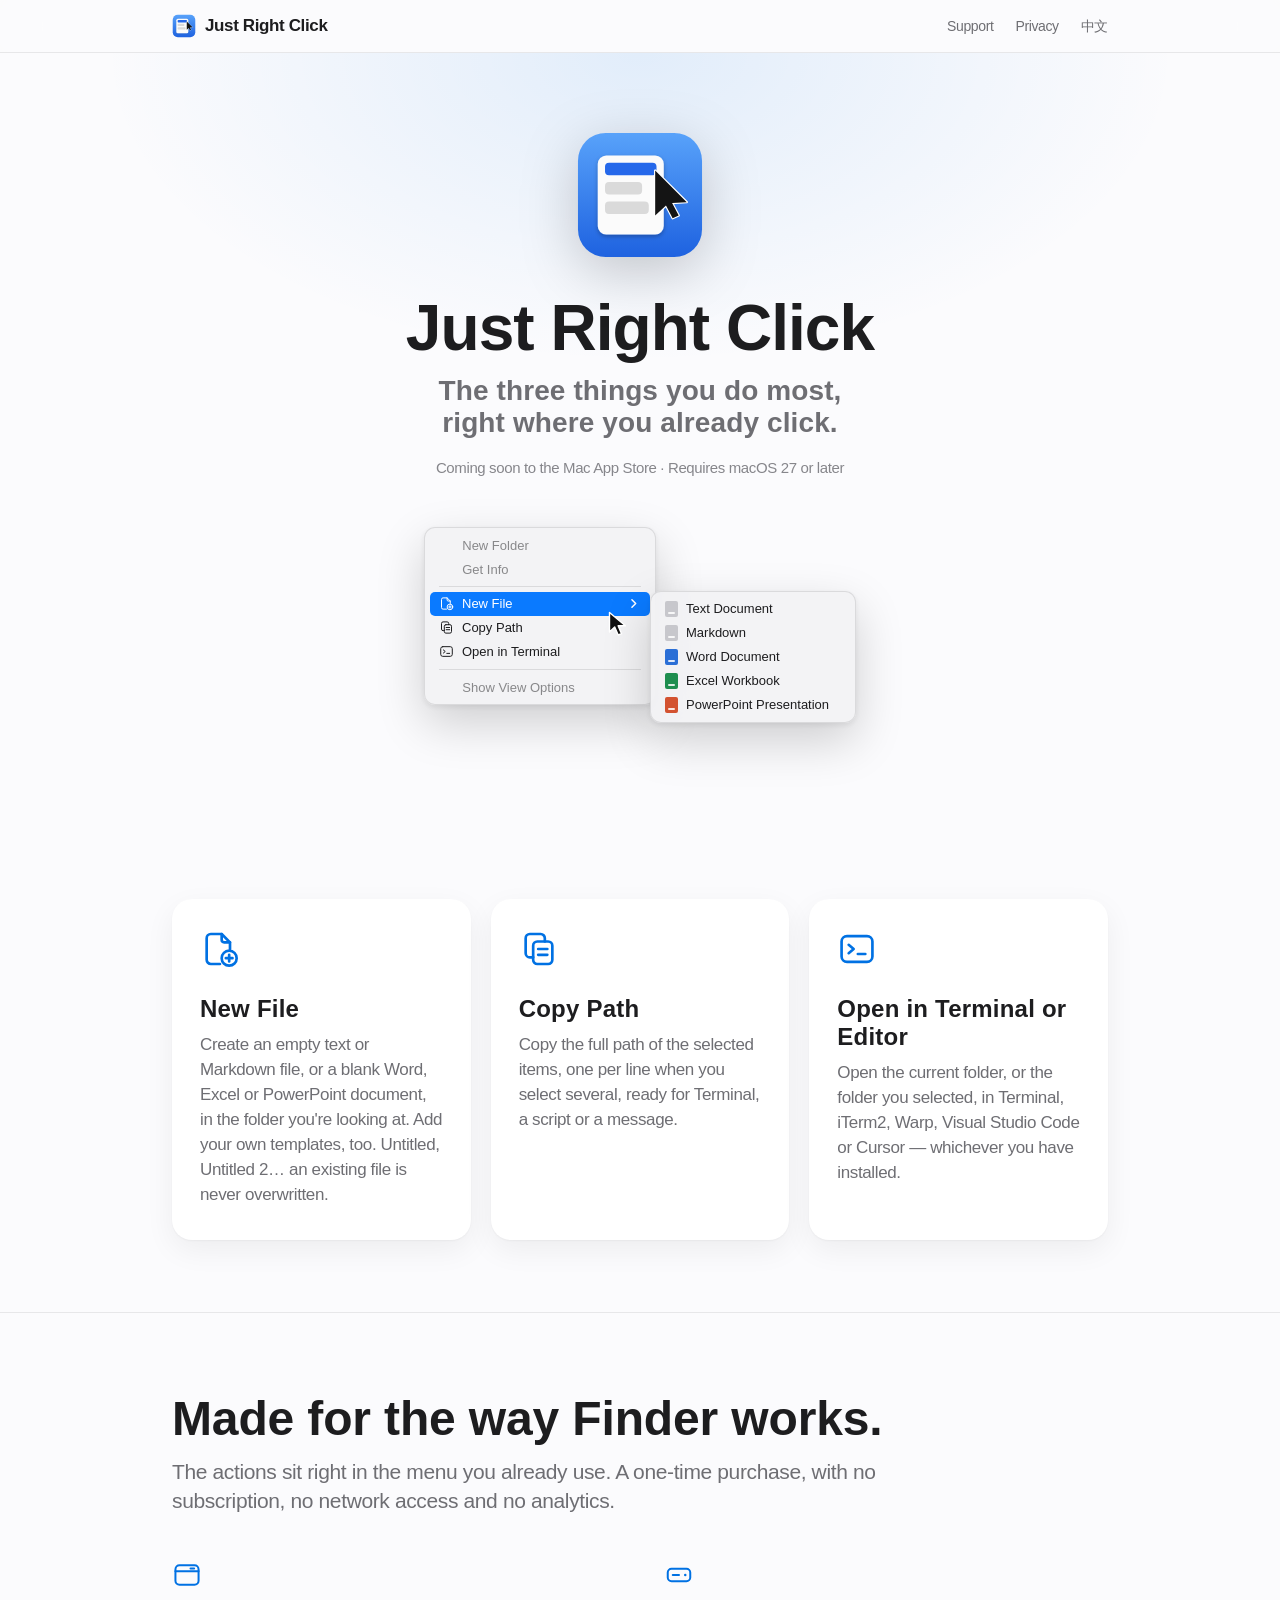
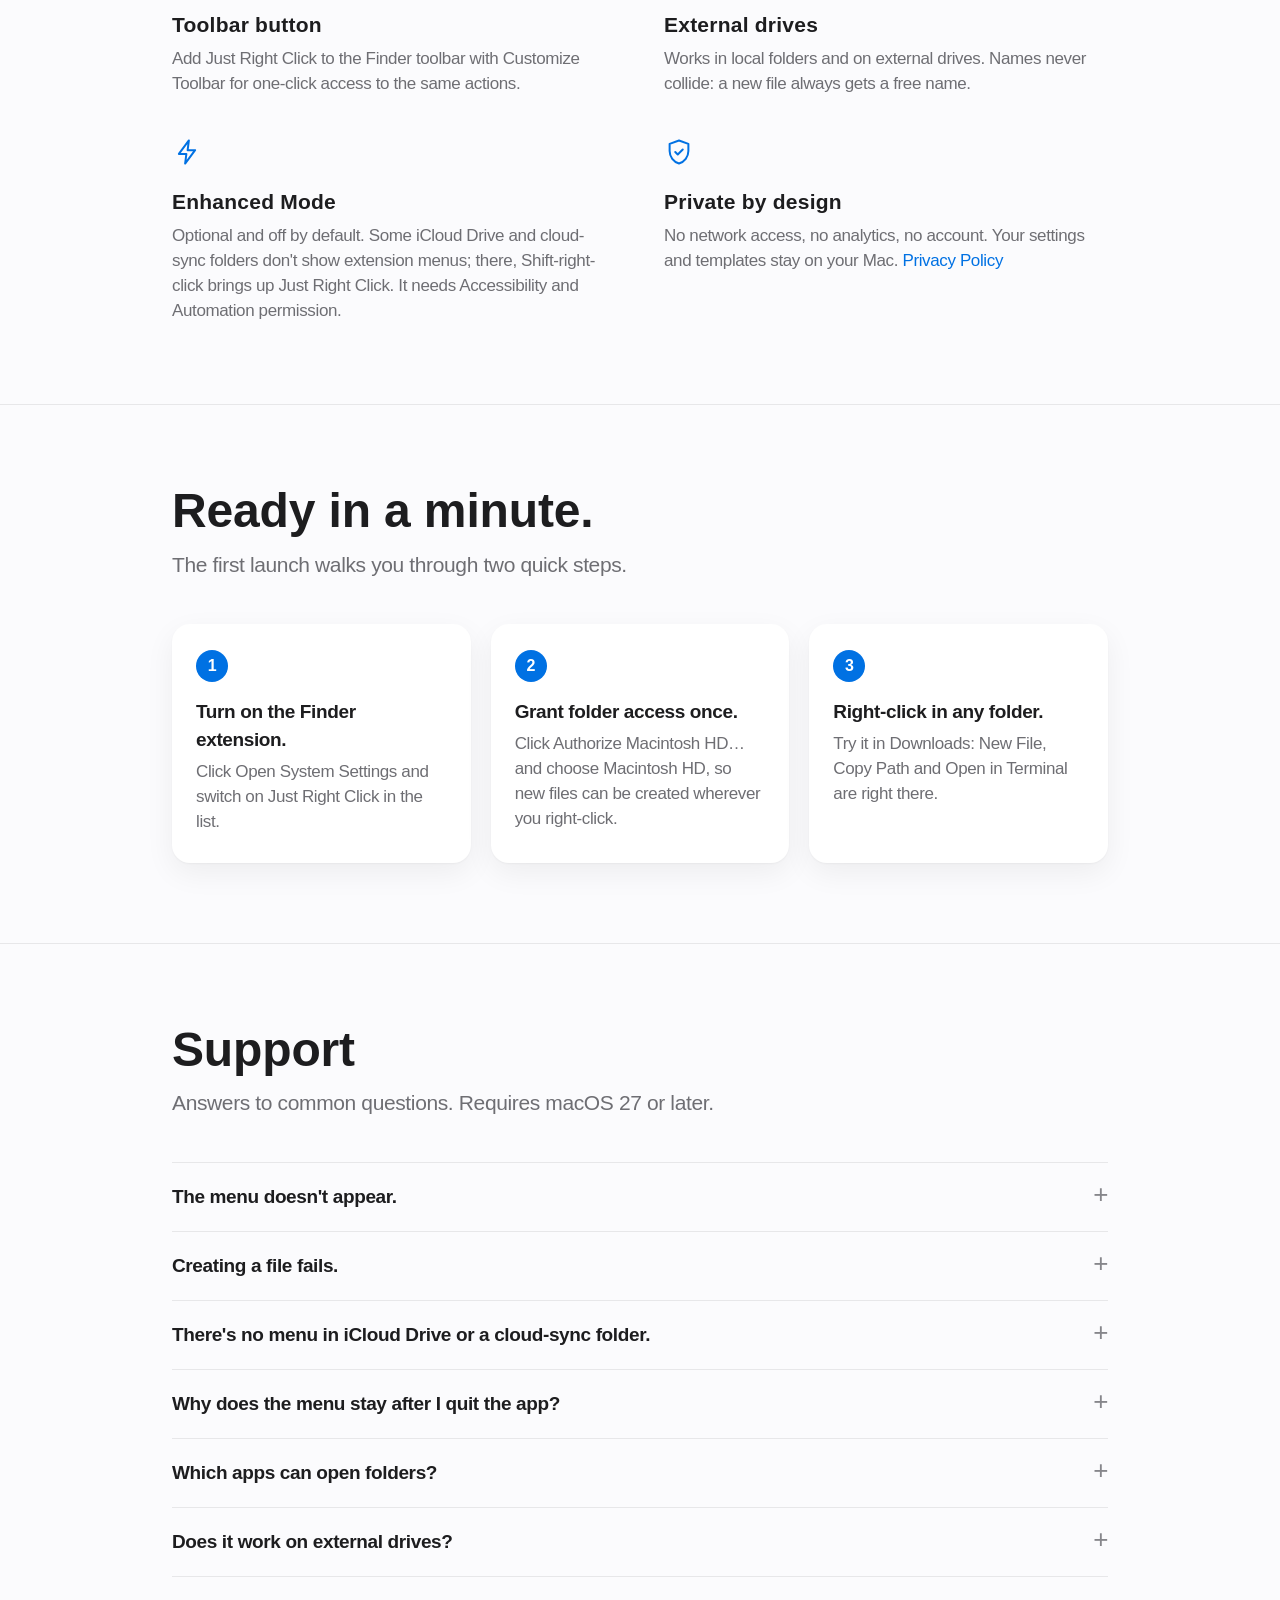
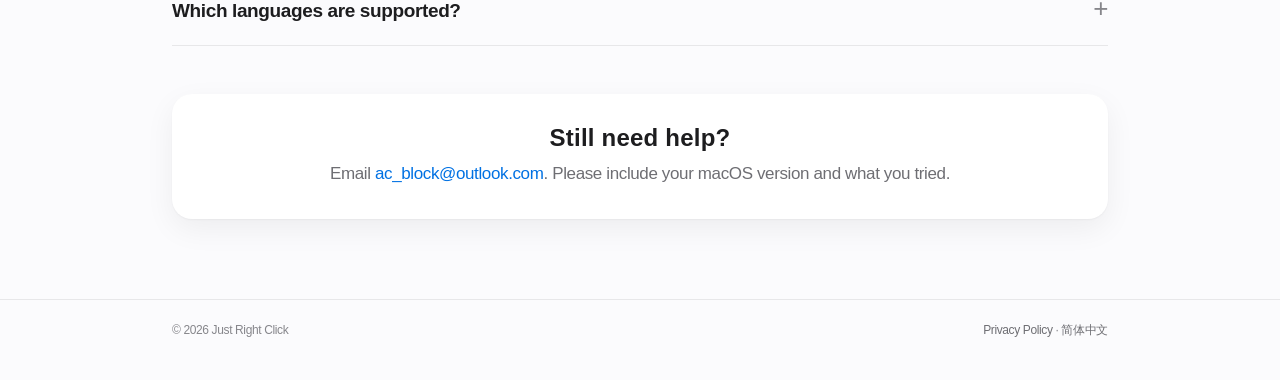
==== index.html @ d0d5bc8d "Add support site and privacy policy" ====
<!doctype html>
<html lang="en">
<head>
<meta charset="utf-8">
<meta name="viewport" content="width=device-width, initial-scale=1">
<meta name="color-scheme" content="light dark">
<title>Just Right Click — New File, Copy Path, Terminal</title>
<meta name="description" content="Create new files, copy paths and open folders in Terminal or your code editor, right from the Finder right-click menu.">
<link rel="icon" href="icon.svg" type="image/svg+xml">
<link rel="alternate" hreflang="zh-Hans" href="zh.html">
<link rel="stylesheet" href="style.css">
</head>
<body>
<svg class="sprite" xmlns="http://www.w3.org/2000/svg">
  <symbol id="i-newfile" viewBox="0 0 24 24" fill="none" stroke="currentColor" stroke-width="1.6" stroke-linecap="round" stroke-linejoin="round"><path d="M12 21H6.5A2.5 2.5 0 0 1 4 18.5v-13A2.5 2.5 0 0 1 6.5 3H13l5 5v4"/><path d="M13 3v3.5A1.5 1.5 0 0 0 14.5 8H18"/><circle cx="17.5" cy="17.5" r="4.5"/><path d="M17.5 15.5v4M15.5 17.5h4"/></symbol>
  <symbol id="i-copy" viewBox="0 0 24 24" fill="none" stroke="currentColor" stroke-width="1.6" stroke-linecap="round" stroke-linejoin="round"><rect x="8.5" y="7.5" width="11.5" height="13.5" rx="2.5"/><path d="M15.5 7.5V5.5A2.5 2.5 0 0 0 13 3H6.5A2.5 2.5 0 0 0 4 5.5v9A2.5 2.5 0 0 0 6.5 17h2"/><path d="M11.5 12h5.5M11.5 15.5h5.5"/></symbol>
  <symbol id="i-terminal" viewBox="0 0 24 24" fill="none" stroke="currentColor" stroke-width="1.6" stroke-linecap="round" stroke-linejoin="round"><rect x="2.75" y="4.25" width="18.5" height="15.5" rx="3.25"/><path d="M7 9.5l3 2.5-3 2.5M12.5 15h4.5"/></symbol>
  <symbol id="i-toolbar" viewBox="0 0 24 24" fill="none" stroke="currentColor" stroke-width="1.6" stroke-linecap="round" stroke-linejoin="round"><rect x="2.75" y="4.25" width="18.5" height="15.5" rx="3.25"/><path d="M2.75 9h18.5"/><rect x="14" y="5.9" width="4.5" height="1.6" rx=".8" fill="currentColor" stroke="none"/></symbol>
  <symbol id="i-drive" viewBox="0 0 24 24" fill="none" stroke="currentColor" stroke-width="1.6" stroke-linecap="round" stroke-linejoin="round"><rect x="3" y="7" width="18" height="10" rx="3"/><path d="M7 12h5"/><circle cx="17" cy="12" r="1" fill="currentColor" stroke="none"/></symbol>
  <symbol id="i-bolt" viewBox="0 0 24 24" fill="none" stroke="currentColor" stroke-width="1.6" stroke-linecap="round" stroke-linejoin="round"><path d="M13.5 2.75 5.5 13.5h6l-1 7.75 8-10.75h-6l1-7.75z"/></symbol>
  <symbol id="i-shield" viewBox="0 0 24 24" fill="none" stroke="currentColor" stroke-width="1.6" stroke-linecap="round" stroke-linejoin="round"><path d="M12 2.75 4.5 5.5v5.75c0 4.7 3.1 8.6 7.5 10 4.4-1.4 7.5-5.3 7.5-10V5.5L12 2.75z"/><path d="M9 12l2 2 4-4"/></symbol>
  <symbol id="i-chev" viewBox="0 0 24 24" fill="none" stroke="currentColor" stroke-width="2.4" stroke-linecap="round" stroke-linejoin="round"><path d="M9.5 6l6 6-6 6"/></symbol>
</svg>

<header class="nav">
  <div class="wrap">
    <a class="brand" href="./"><img src="icon.svg" alt="">Just Right Click</a>
    <nav class="nav-links">
      <a href="#support">Support</a>
      <a href="privacy.html">Privacy</a>
      <a href="zh.html" lang="zh-Hans" hreflang="zh-Hans">中文</a>
    </nav>
  </div>
</header>

<main>
  <section class="hero">
    <img class="icon" src="icon.svg" alt="Just Right Click app icon" width="132" height="132">
    <h1>Just Right Click</h1>
    <p class="tagline">The three things you do most,<br>right where you already click.</p>
    <p class="meta">Coming soon to the Mac App Store · Requires macOS 27 or later</p>

    <div class="demo" aria-hidden="true">
      <div class="menu">
        <div class="mi dim">New Folder</div>
        <div class="mi dim">Get Info</div>
        <div class="sep"></div>
        <div class="mi sel"><svg><use href="#i-newfile"/></svg><span class="sp">New File</span><svg><use href="#i-chev"/></svg></div>
        <div class="mi"><svg><use href="#i-copy"/></svg><span class="sp">Copy Path</span></div>
        <div class="mi"><svg><use href="#i-terminal"/></svg><span class="sp">Open in Terminal</span></div>
        <div class="sep"></div>
        <div class="mi dim">Show View Options</div>
      </div>
      <div class="menu sub">
        <div class="mi"><span class="ft"></span>Text Document</div>
        <div class="mi"><span class="ft"></span>Markdown</div>
        <div class="mi"><span class="ft doc"></span>Word Document</div>
        <div class="mi"><span class="ft sheet"></span>Excel Workbook</div>
        <div class="mi"><span class="ft slide"></span>PowerPoint Presentation</div>
      </div>
      <svg class="cursor" viewBox="0 0 18 26" style="left: calc(50% - 32px); top: 84px"><path d="M1.5 1.5v19.5l5.2-5 3.5 8 3.3-1.4-3.4-7.8h7.3z" fill="#111" stroke="#fff" stroke-width="1.4" stroke-linejoin="round"/></svg>
    </div>
  </section>

  <section class="wrap features">
    <article class="card">
      <svg><use href="#i-newfile"/></svg>
      <h3>New File</h3>
      <p>Create an empty text or Markdown file, or a blank Word, Excel or PowerPoint document, in the folder you're looking at. Add your own templates, too. Untitled, Untitled 2… an existing file is never overwritten.</p>
    </article>
    <article class="card">
      <svg><use href="#i-copy"/></svg>
      <h3>Copy Path</h3>
      <p>Copy the full path of the selected items, one per line when you select several, ready for Terminal, a script or a message.</p>
    </article>
    <article class="card">
      <svg><use href="#i-terminal"/></svg>
      <h3>Open in Terminal or Editor</h3>
      <p>Open the current folder, or the folder you selected, in Terminal, iTerm2, Warp, Visual Studio Code or Cursor — whichever you have installed.</p>
    </article>
  </section>

  <section class="block">
    <div class="wrap">
      <h2>Made for the way Finder works.</h2>
      <p class="lead">The actions sit right in the menu you already use. A one-time purchase, with no subscription, no network access and no analytics.</p>
      <div class="points">
        <div class="point">
          <svg><use href="#i-toolbar"/></svg>
          <h4>Toolbar button</h4>
          <p>Add Just Right Click to the Finder toolbar with Customize Toolbar for one-click access to the same actions.</p>
        </div>
        <div class="point">
          <svg><use href="#i-drive"/></svg>
          <h4>External drives</h4>
          <p>Works in local folders and on external drives. Names never collide: a new file always gets a free name.</p>
        </div>
        <div class="point">
          <svg><use href="#i-bolt"/></svg>
          <h4>Enhanced Mode</h4>
          <p>Optional and off by default. Some iCloud Drive and cloud-sync folders don't show extension menus; there, Shift-right-click brings up Just Right Click. It needs Accessibility and Automation permission.</p>
        </div>
        <div class="point">
          <svg><use href="#i-shield"/></svg>
          <h4>Private by design</h4>
          <p>No network access, no analytics, no account. Your settings and templates stay on your Mac. <a href="privacy.html">Privacy Policy</a></p>
        </div>
      </div>
    </div>
  </section>

  <section class="block">
    <div class="wrap">
      <h2>Ready in a minute.</h2>
      <p class="lead">The first launch walks you through two quick steps.</p>
      <ol class="steps">
        <li><strong>Turn on the Finder extension.</strong>Click Open System Settings and switch on Just Right Click in the list.</li>
        <li><strong>Grant folder access once.</strong>Click Authorize Macintosh HD… and choose Macintosh HD, so new files can be created wherever you right-click.</li>
        <li><strong>Right-click in any folder.</strong>Try it in Downloads: New File, Copy Path and Open in Terminal are right there.</li>
      </ol>
    </div>
  </section>

  <section class="block" id="support">
    <div class="wrap">
      <h2>Support</h2>
      <p class="lead">Answers to common questions. Requires macOS 27 or later.</p>
      <div class="faq">
        <details>
          <summary>The menu doesn't appear.</summary>
          <p>Make sure Just Right Click is enabled in System Settings → General → Login Items &amp; Extensions. The status banner at the top of the app's settings window shows what's missing and offers a button to fix it. Managed (corporate) Macs may block extensions by policy.</p>
        </details>
        <details>
          <summary>Creating a file fails.</summary>
          <p>Click Re-authorize… at the bottom of the settings window and choose a folder that contains the destination — Macintosh HD covers every folder on your Mac. Read-only locations and other access restrictions can still prevent writing.</p>
        </details>
        <details>
          <summary>There's no menu in iCloud Drive or a cloud-sync folder.</summary>
          <p>Some synced locations don't show extension menus. Add Just Right Click to the Finder toolbar (View → Customize Toolbar…), or turn on Enhanced Mode in Settings → Advanced — it needs the menu bar icon, Accessibility and Automation permission — and use Shift-right-click.</p>
        </details>
        <details>
          <summary>Why does the menu stay after I quit the app?</summary>
          <p>The menu comes from a Finder extension that macOS manages. When you choose an action, the system opens Just Right Click for a moment to do the work, then it quits. To turn the menu off completely, choose Disable Completely… in Settings and switch off Just Right Click in the list — or turn off all three actions in Settings to clear the menu.</p>
        </details>
        <details>
          <summary>Which apps can open folders?</summary>
          <p>Terminal, iTerm2, Warp, Visual Studio Code and Cursor — the ones installed on your Mac. Choose which appear in the menu in Settings → Open With → Manage….</p>
        </details>
        <details>
          <summary>Does it work on external drives?</summary>
          <p>Yes. On ExFAT-formatted disks, templates that are packages (bundles) can't be created and the app tells you so; regular files and templates work.</p>
        </details>
        <details>
          <summary>Which languages are supported?</summary>
          <p>English and Simplified Chinese. The Finder menu follows your Mac's system language; other system languages show English.</p>
        </details>
      </div>
      <div class="card contact">
        <h3>Still need help?</h3>
        <p>Email <a href="mailto:ac_block@outlook.com?subject=Just%20Right%20Click">ac_block@outlook.com</a>. Please include your macOS version and what you tried.</p>
      </div>
    </div>
  </section>
</main>

<footer>
  <div class="wrap">
    <span>© 2026 Just Right Click</span>
    <span><a href="privacy.html">Privacy Policy</a> · <a href="zh.html" lang="zh-Hans">简体中文</a></span>
  </div>
</footer>
</body>
</html>
---- style.css ----
/* Just Right Click · support site. System fonts only, no external requests. */
:root {
  --bg: #fbfbfd;
  --surface: #ffffff;
  --text: #1d1d1f;
  --secondary: #6e6e73;
  --tertiary: #86868b;
  --accent: #0071e3;
  --line: rgba(0, 0, 0, 0.08);
  --shadow: 0 1px 2px rgba(0, 0, 0, 0.04), 0 10px 30px rgba(0, 0, 0, 0.06);
  --nav: rgba(251, 251, 253, 0.72);
  --menu: rgba(242, 242, 244, 0.9);
  --menu-line: rgba(0, 0, 0, 0.1);
  --menu-dim: rgba(29, 29, 31, 0.5);
  --sel: #0a7aff;
  --glow: radial-gradient(60% 55% at 50% 0%, rgba(0, 113, 227, 0.1), transparent 70%);
}

@media (prefers-color-scheme: dark) {
  :root {
    --bg: #000000;
    --surface: #161617;
    --text: #f5f5f7;
    --secondary: #a1a1a6;
    --tertiary: #86868b;
    --accent: #2997ff;
    --line: rgba(255, 255, 255, 0.12);
    --shadow: 0 1px 2px rgba(0, 0, 0, 0.5), 0 10px 30px rgba(0, 0, 0, 0.55);
    --nav: rgba(0, 0, 0, 0.72);
    --menu: rgba(44, 44, 46, 0.92);
    --menu-line: rgba(255, 255, 255, 0.12);
    --menu-dim: rgba(245, 245, 247, 0.45);
    --glow: radial-gradient(60% 55% at 50% 0%, rgba(41, 151, 255, 0.16), transparent 70%);
  }
}

* { box-sizing: border-box; }
html { -webkit-text-size-adjust: 100%; scroll-behavior: smooth; }
body {
  margin: 0;
  background: var(--bg);
  color: var(--text);
  font: 17px/1.47 -apple-system, BlinkMacSystemFont, "SF Pro Text", "PingFang SC", "Hiragino Sans GB",
    "Helvetica Neue", Helvetica, Arial, sans-serif;
  letter-spacing: -0.022em;
  -webkit-font-smoothing: antialiased;
}
:lang(zh-Hans) body, body:lang(zh-Hans) { letter-spacing: 0; }
a { color: var(--accent); text-decoration: none; }
a:hover { text-decoration: underline; }
.sprite { display: none; }
.wrap { max-width: 980px; margin: 0 auto; padding: 0 22px; }

/* Navigation */
.nav {
  position: sticky; top: 0; z-index: 10;
  background: var(--nav);
  -webkit-backdrop-filter: saturate(180%) blur(20px);
  backdrop-filter: saturate(180%) blur(20px);
  border-bottom: 1px solid var(--line);
}
.nav .wrap { display: flex; align-items: center; justify-content: space-between; height: 52px; }
.brand { display: flex; align-items: center; gap: 9px; color: var(--text); font-weight: 600; font-size: 17px; }
.brand:hover { text-decoration: none; }
.brand img { width: 24px; height: 24px; }
.nav-links { display: flex; gap: 22px; font-size: 14px; }
.nav-links a { color: var(--secondary); }
.nav-links a:hover { color: var(--text); text-decoration: none; }

/* Hero */
.hero { text-align: center; padding: 76px 22px 24px; background: var(--glow); }
.hero .icon { width: 132px; height: 132px; filter: drop-shadow(0 14px 28px rgba(0, 0, 0, 0.2)); }
.hero h1 { font-size: 64px; line-height: 1.06; letter-spacing: -0.015em; font-weight: 700; margin: 26px 0 12px; }
.hero .tagline { font-size: 28px; line-height: 1.14; color: var(--secondary); font-weight: 600; margin: 0 auto 18px; max-width: 700px; letter-spacing: 0.004em; }
.hero .meta { font-size: 15px; color: var(--tertiary); margin: 0; }

/* Menu illustration */
.demo { position: relative; display: flex; justify-content: center; align-items: flex-start; gap: 0; margin: 48px auto 8px; height: 300px; }
.menu {
  width: 232px; padding: 5px; border-radius: 11px; text-align: left;
  background: var(--menu);
  -webkit-backdrop-filter: blur(30px); backdrop-filter: blur(30px);
  border: 1px solid var(--menu-line);
  box-shadow: 0 18px 48px rgba(0, 0, 0, 0.18), 0 2px 6px rgba(0, 0, 0, 0.08);
  font-size: 13px; line-height: 1; letter-spacing: 0;
}
.menu .mi { display: flex; align-items: center; gap: 8px; height: 24px; padding: 0 9px; border-radius: 5px; color: var(--text); white-space: nowrap; }
.menu .mi svg { width: 15px; height: 15px; flex: none; }
.menu .mi .sp { flex: 1; }
.menu .mi.dim { color: var(--menu-dim); padding-left: 32px; }
.menu .mi.sel { background: var(--sel); color: #fff; }
.menu .sep { height: 1px; margin: 5px 9px; background: var(--menu-line); }
.menu.sub { width: 206px; margin-top: 64px; margin-left: -6px; }
.ft { width: 13px; height: 16px; border-radius: 2px; flex: none; position: relative; background: #c7c7cc; }
.ft::after { content: ""; position: absolute; left: 3px; right: 3px; bottom: 3px; height: 2px; border-radius: 1px; background: rgba(255, 255, 255, 0.85); }
.ft.doc { background: #2b6fd6; } .ft.sheet { background: #1e8e4f; } .ft.slide { background: #d35230; }
.cursor { position: absolute; width: 18px; height: 26px; }

/* Feature cards */
.features { display: grid; grid-template-columns: repeat(3, 1fr); gap: 20px; padding: 40px 22px 72px; }
.card { background: var(--surface); border-radius: 20px; padding: 30px 28px 32px; box-shadow: var(--shadow); }
.card > svg { width: 40px; height: 40px; color: var(--accent); }
.card h3 { font-size: 24px; line-height: 1.17; margin: 18px 0 10px; letter-spacing: 0.009em; }
.card p { color: var(--secondary); margin: 0; font-size: 17px; }

/* Blocks */
.block { padding: 80px 0; border-top: 1px solid var(--line); }
.block h2 { font-size: 48px; line-height: 1.08; margin: 0 0 14px; font-weight: 700; letter-spacing: -0.003em; }
.lead { font-size: 21px; line-height: 1.38; color: var(--secondary); margin: 0 0 44px; max-width: 760px; }
.points { display: grid; grid-template-columns: repeat(2, 1fr); gap: 40px 48px; }
.point svg { width: 30px; height: 30px; color: var(--accent); }
.point h4 { font-size: 21px; margin: 12px 0 6px; letter-spacing: 0.011em; }
.point p { margin: 0; color: var(--secondary); }

.steps { list-style: none; counter-reset: step; padding: 0; margin: 0; display: grid; grid-template-columns: repeat(3, 1fr); gap: 20px; }
.steps li { counter-increment: step; background: var(--surface); border-radius: 18px; padding: 26px 24px 28px; box-shadow: var(--shadow); color: var(--secondary); }
.steps li::before {
  content: counter(step); display: grid; place-items: center;
  width: 32px; height: 32px; border-radius: 50%; margin-bottom: 16px;
  background: var(--accent); color: #fff; font-weight: 600; font-size: 16px;
}
.steps strong { display: block; color: var(--text); font-size: 19px; margin-bottom: 6px; }

/* FAQ */
.faq { margin: 8px 0 48px; border-top: 1px solid var(--line); }
.faq details { border-bottom: 1px solid var(--line); padding: 20px 0; }
.faq summary { list-style: none; cursor: pointer; display: flex; justify-content: space-between; gap: 16px; font-size: 19px; font-weight: 600; }
.faq summary::-webkit-details-marker { display: none; }
.faq summary::after { content: "+"; color: var(--tertiary); font-weight: 300; font-size: 26px; line-height: 0.9; }
.faq details[open] summary::after { content: "−"; }
.faq details p { margin: 12px 0 0; color: var(--secondary); max-width: 800px; }
.contact { text-align: center; }
.contact h3 { margin-top: 0; }

/* Legal pages */
.legal { max-width: 760px; margin: 0 auto; padding: 64px 22px 96px; }
.legal h1 { font-size: 48px; line-height: 1.08; margin: 0 0 8px; }
.legal .date { color: var(--tertiary); margin: 0 0 36px; }
.legal .summary { font-size: 21px; line-height: 1.38; background: var(--surface); border-radius: 18px; padding: 24px 26px; box-shadow: var(--shadow); margin: 0 0 12px; }
.legal h2 { font-size: 26px; margin: 44px 0 10px; }
.legal p, .legal li { color: var(--text); }
.legal li { margin: 6px 0; }
.legal .muted { color: var(--secondary); }

/* Footer */
footer { border-top: 1px solid var(--line); padding: 22px 0 40px; font-size: 12px; color: var(--tertiary); }
footer .wrap { display: flex; justify-content: space-between; flex-wrap: wrap; gap: 10px; }
footer a { color: var(--secondary); }

@media (max-width: 834px) {
  .features, .steps { grid-template-columns: 1fr; }
  .points { grid-template-columns: 1fr; }
}
@media (max-width: 734px) {
  .hero { padding-top: 56px; }
  .hero h1 { font-size: 44px; }
  .hero .tagline { font-size: 21px; }
  .block { padding: 60px 0; }
  .block h2, .legal h1 { font-size: 36px; }
  .demo { transform: scale(0.82); transform-origin: top center; height: 250px; margin-top: 32px; }
}
@media (max-width: 480px) {
  .menu.sub { display: none; }
  .demo { height: 196px; }
  .nav-links { gap: 16px; }
}
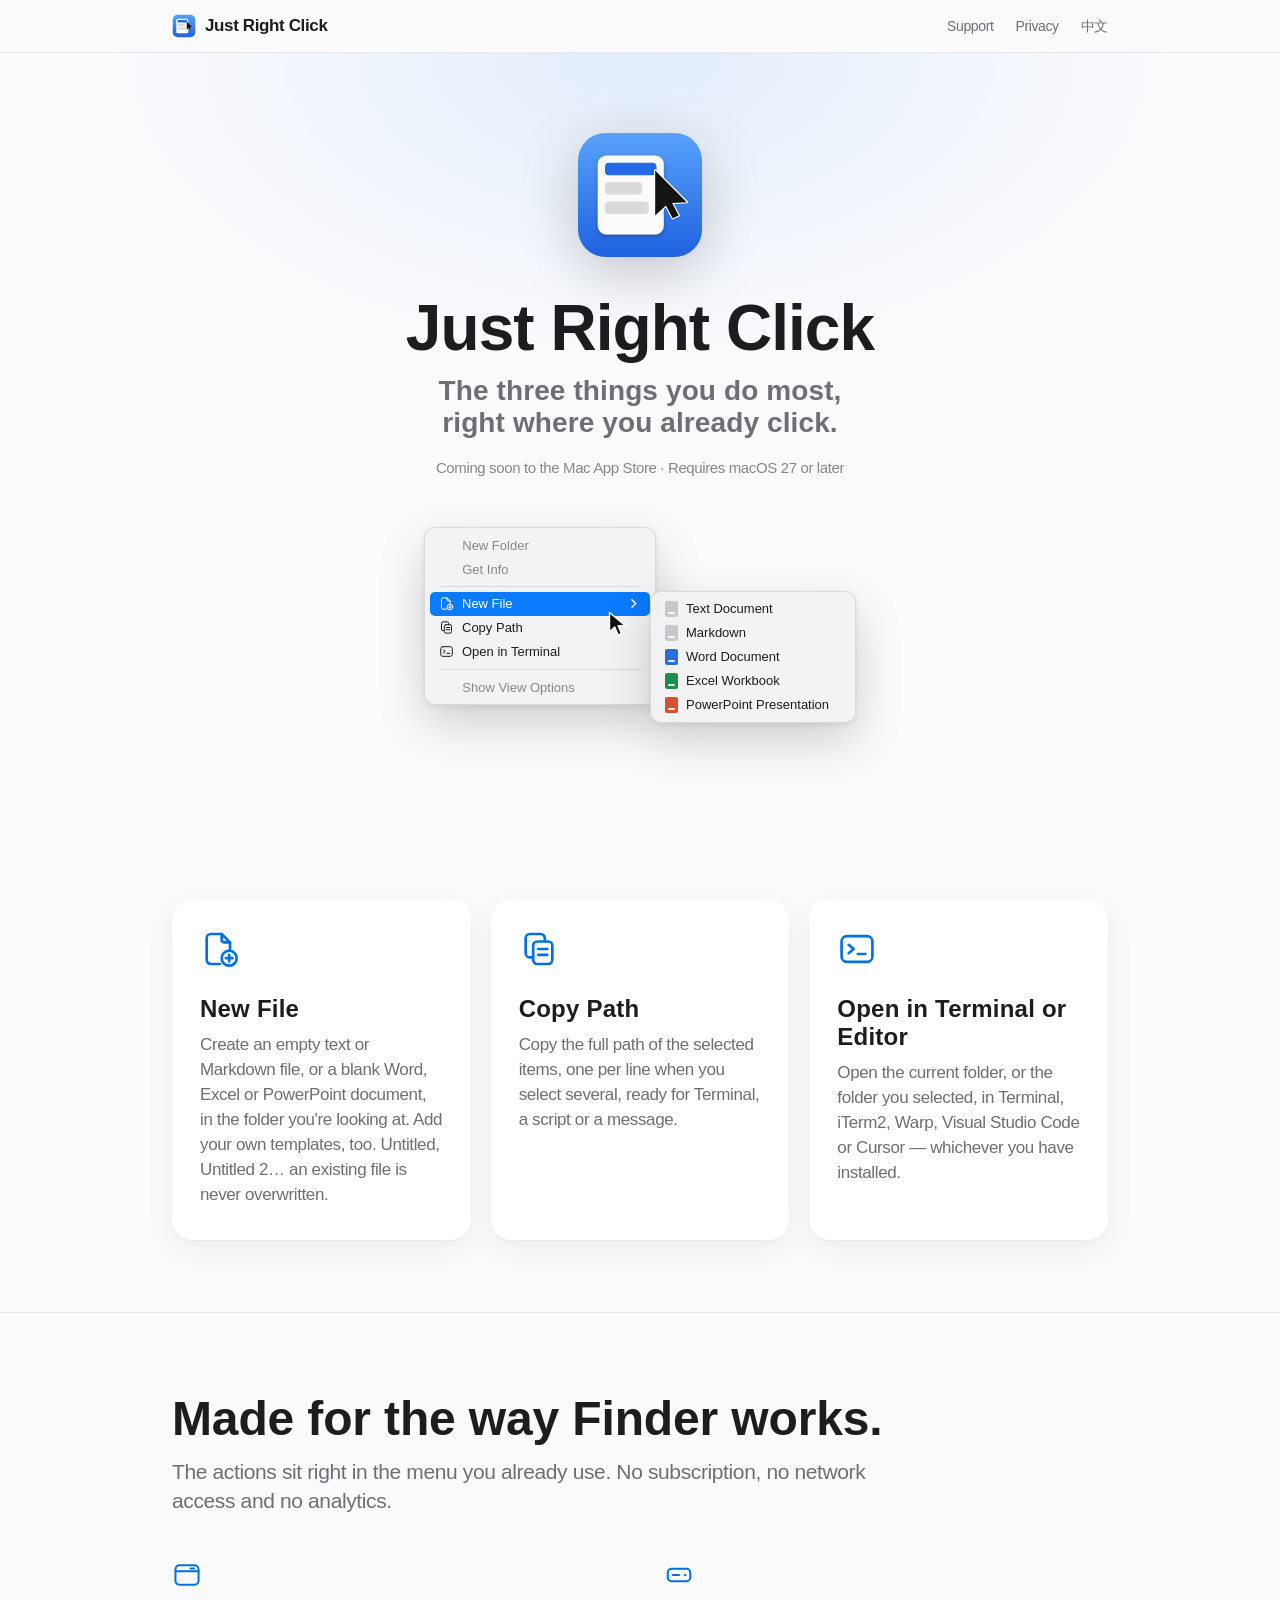
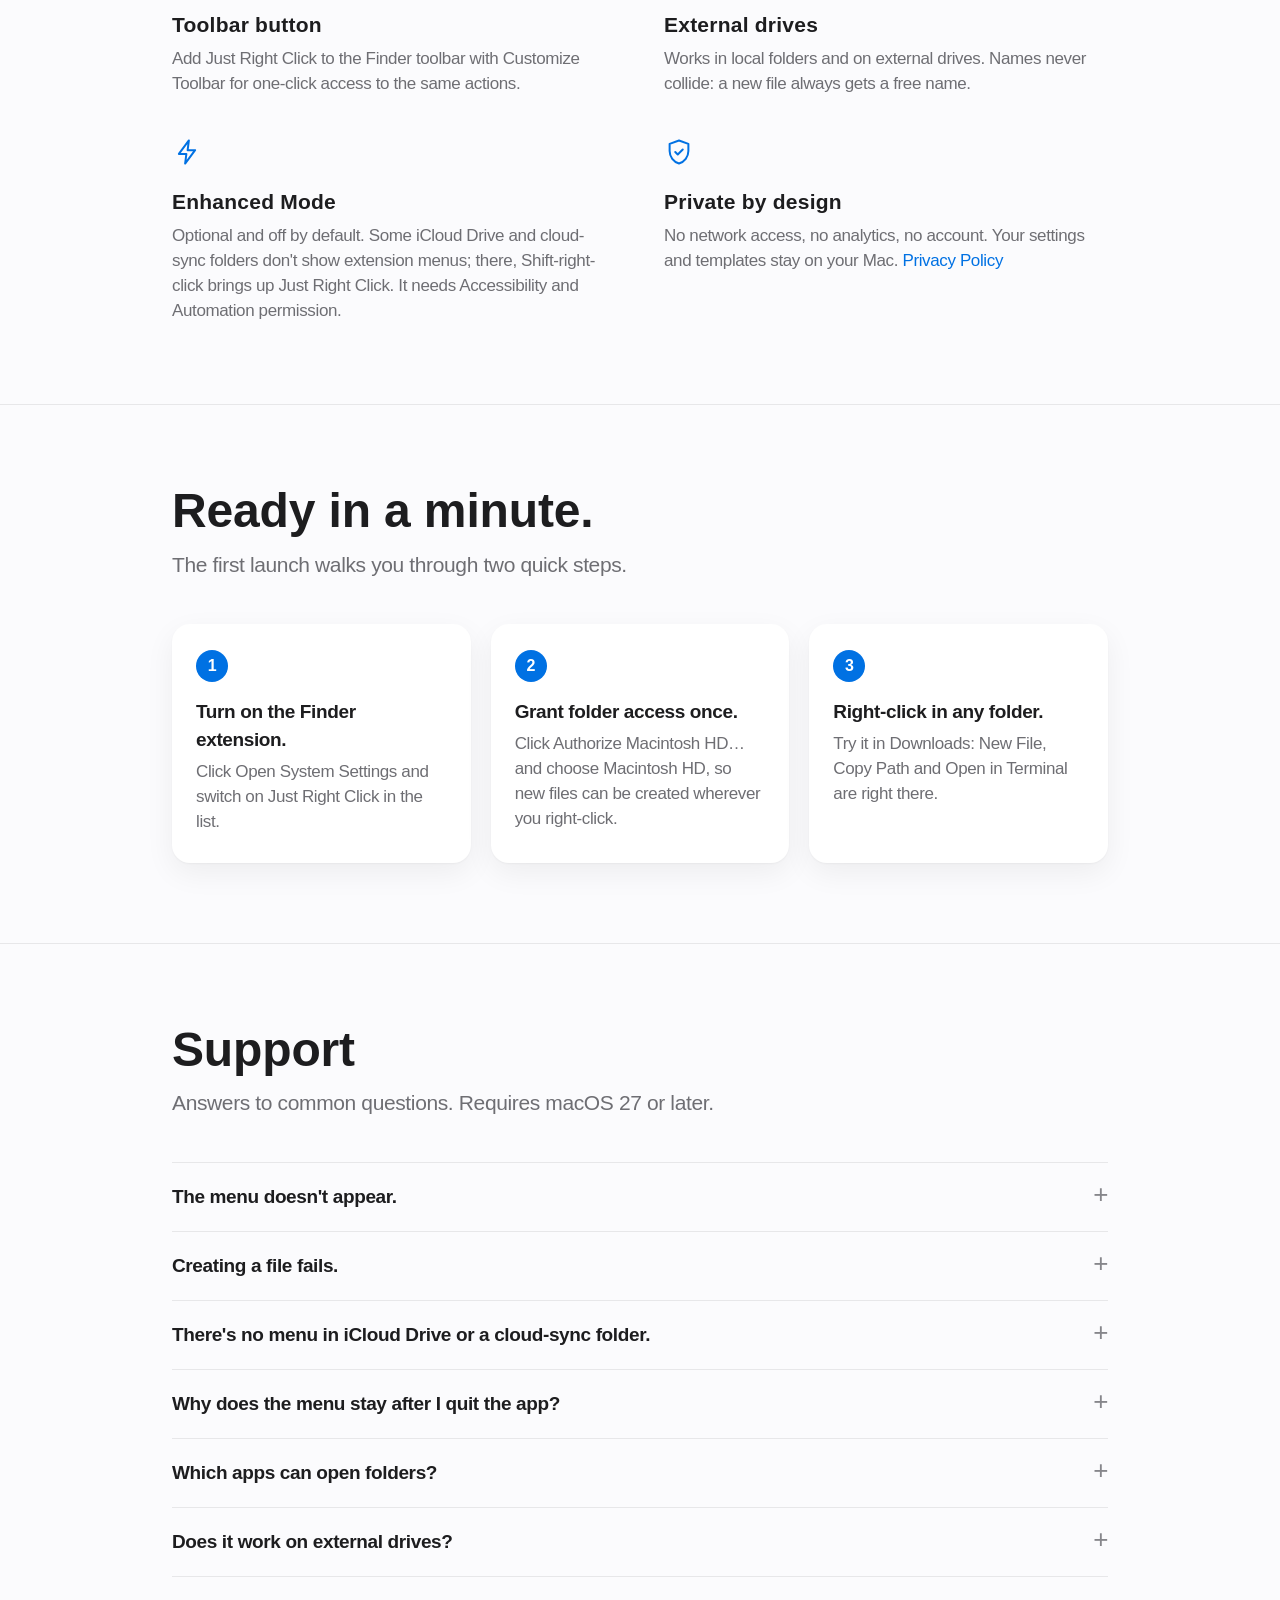
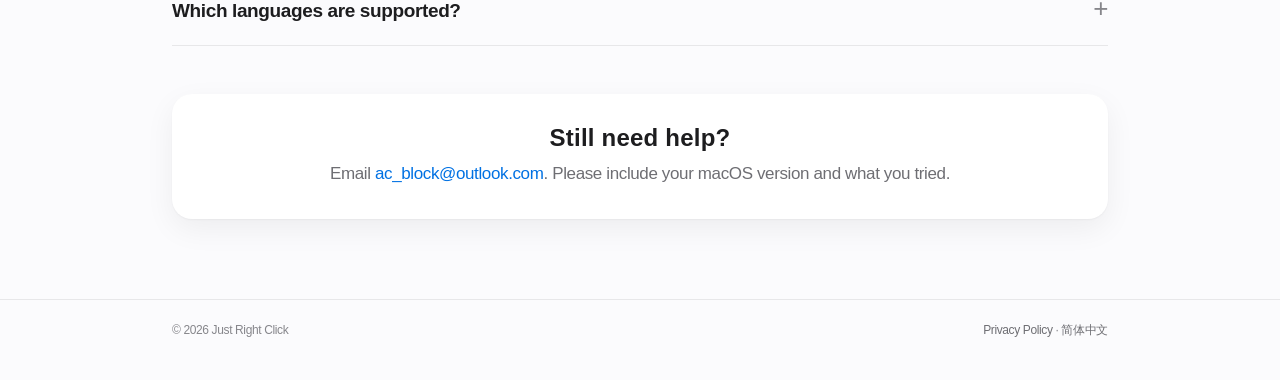
==== commit bc4d4769: "Remove one-time purchase wording (free launch) / 去掉「一次买断」说法（先免费上架）" ====
--- a/index.html
+++ b/index.html
@@ -83,7 +83,7 @@
   <section class="block">
     <div class="wrap">
       <h2>Made for the way Finder works.</h2>
-      <p class="lead">The actions sit right in the menu you already use. A one-time purchase, with no subscription, no network access and no analytics.</p>
+      <p class="lead">The actions sit right in the menu you already use. No subscription, no network access and no analytics.</p>
       <div class="points">
         <div class="point">
           <svg><use href="#i-toolbar"/></svg>
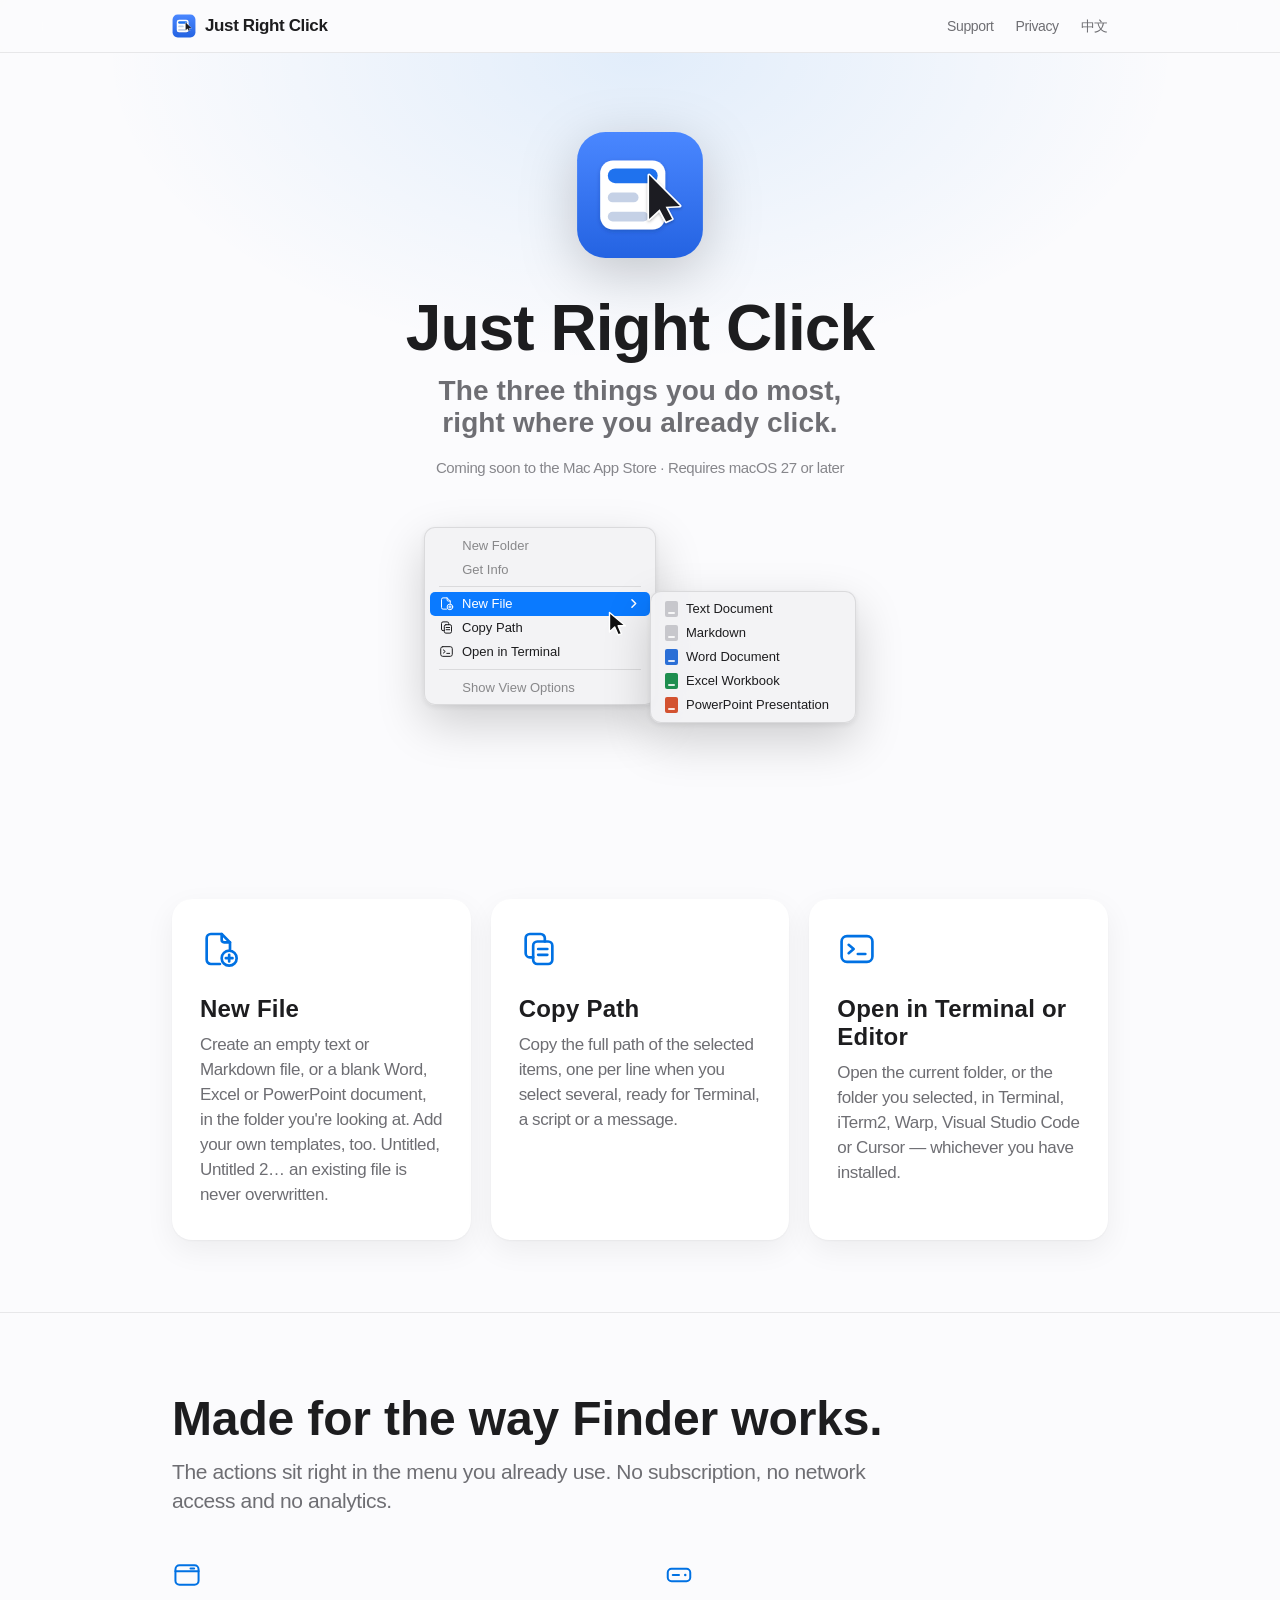
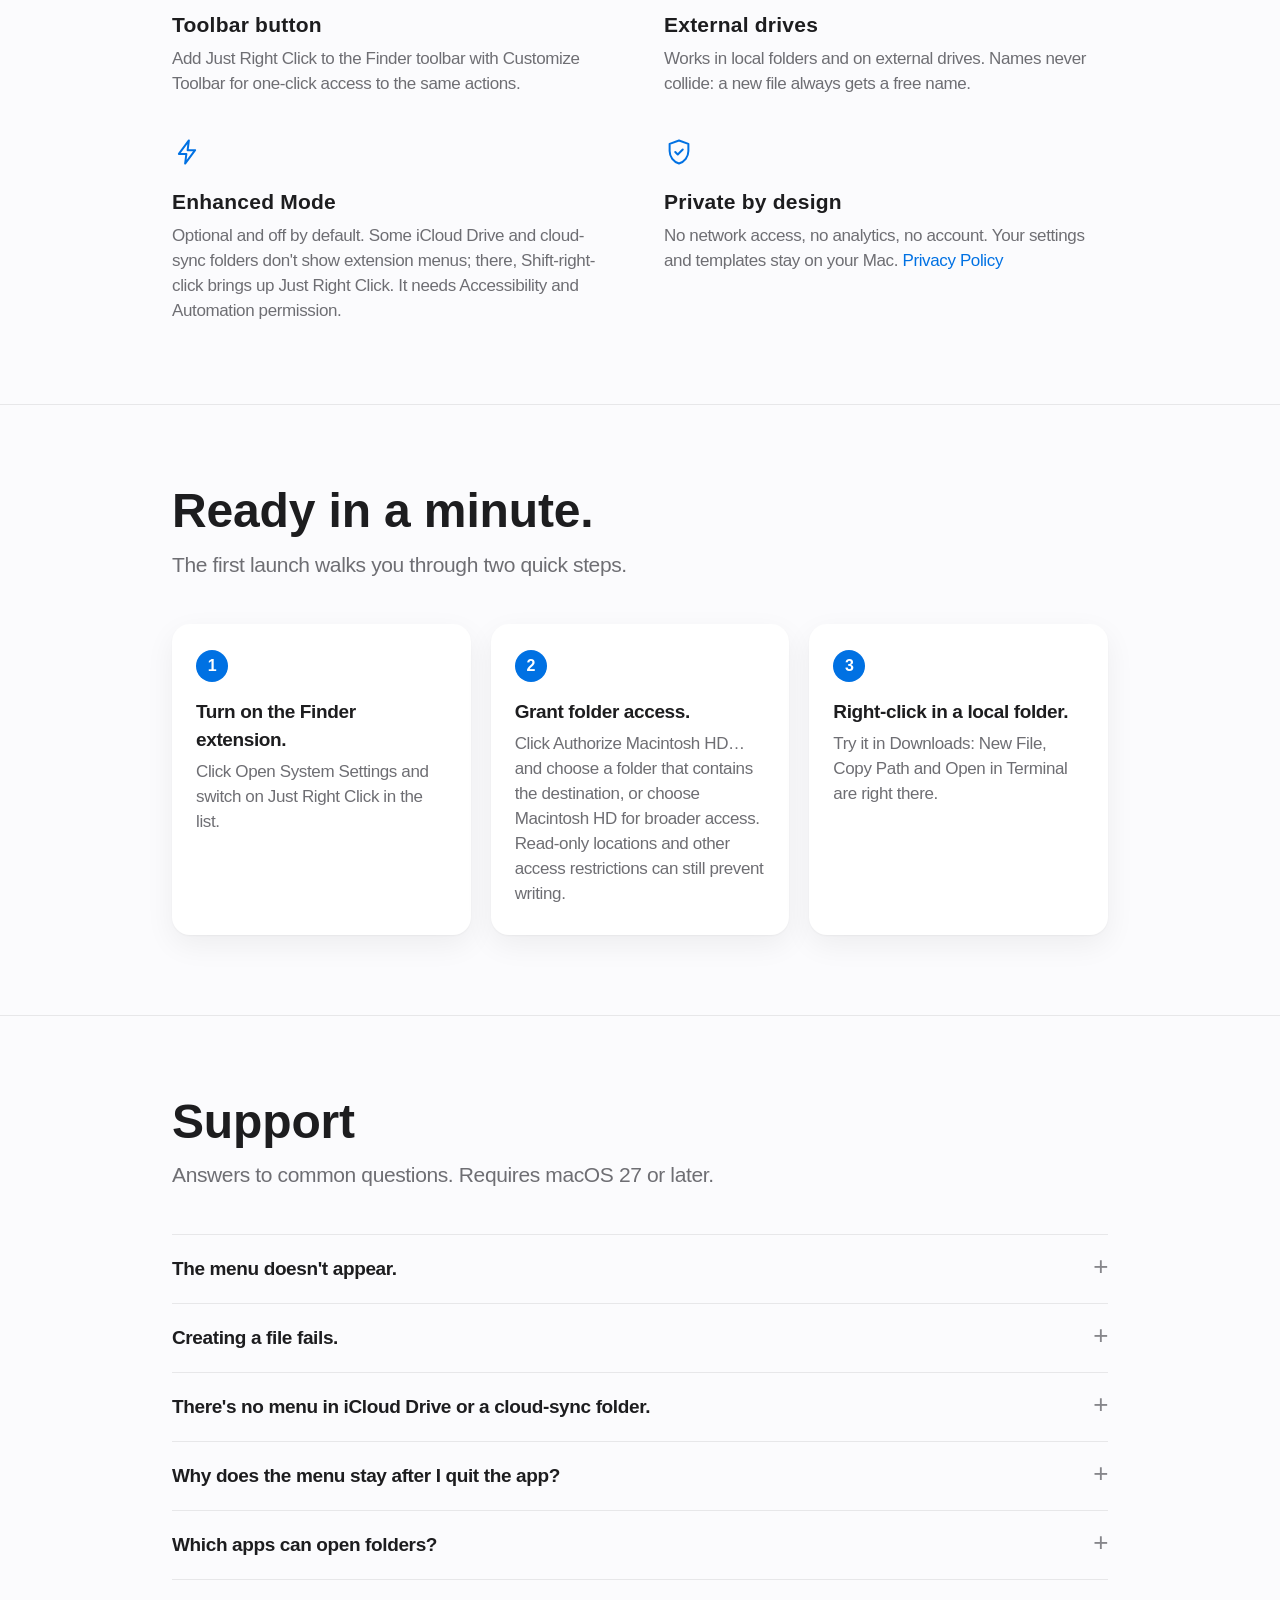
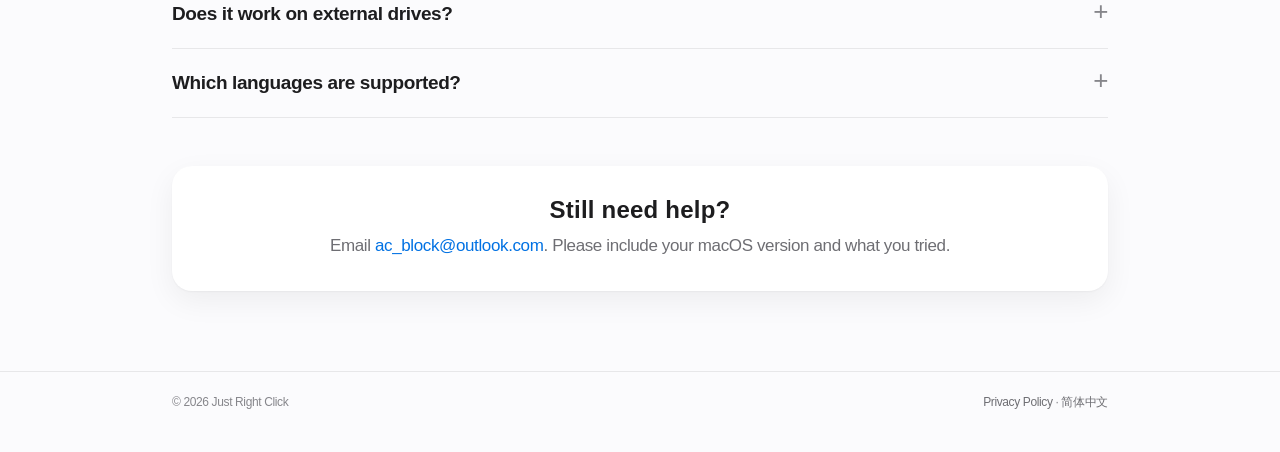
==== commit d9f14e00: "docs(site): clarify folder access limits" ====
--- a/index.html
+++ b/index.html
@@ -115,8 +115,8 @@
       <p class="lead">The first launch walks you through two quick steps.</p>
       <ol class="steps">
         <li><strong>Turn on the Finder extension.</strong>Click Open System Settings and switch on Just Right Click in the list.</li>
-        <li><strong>Grant folder access once.</strong>Click Authorize Macintosh HD… and choose Macintosh HD, so new files can be created wherever you right-click.</li>
-        <li><strong>Right-click in any folder.</strong>Try it in Downloads: New File, Copy Path and Open in Terminal are right there.</li>
+        <li><strong>Grant folder access.</strong>Click Authorize Macintosh HD… and choose a folder that contains the destination, or choose Macintosh HD for broader access. Read-only locations and other access restrictions can still prevent writing.</li>
+        <li><strong>Right-click in a local folder.</strong>Try it in Downloads: New File, Copy Path and Open in Terminal are right there.</li>
       </ol>
     </div>
   </section>
@@ -132,7 +132,7 @@
         </details>
         <details>
           <summary>Creating a file fails.</summary>
-          <p>Click Re-authorize… at the bottom of the settings window and choose a folder that contains the destination — Macintosh HD covers every folder on your Mac. Read-only locations and other access restrictions can still prevent writing.</p>
+          <p>Click Re-authorize… at the bottom of the settings window and choose a folder that contains the destination, or choose Macintosh HD for broader access. Read-only locations and other access restrictions can still prevent writing.</p>
         </details>
         <details>
           <summary>There's no menu in iCloud Drive or a cloud-sync folder.</summary>
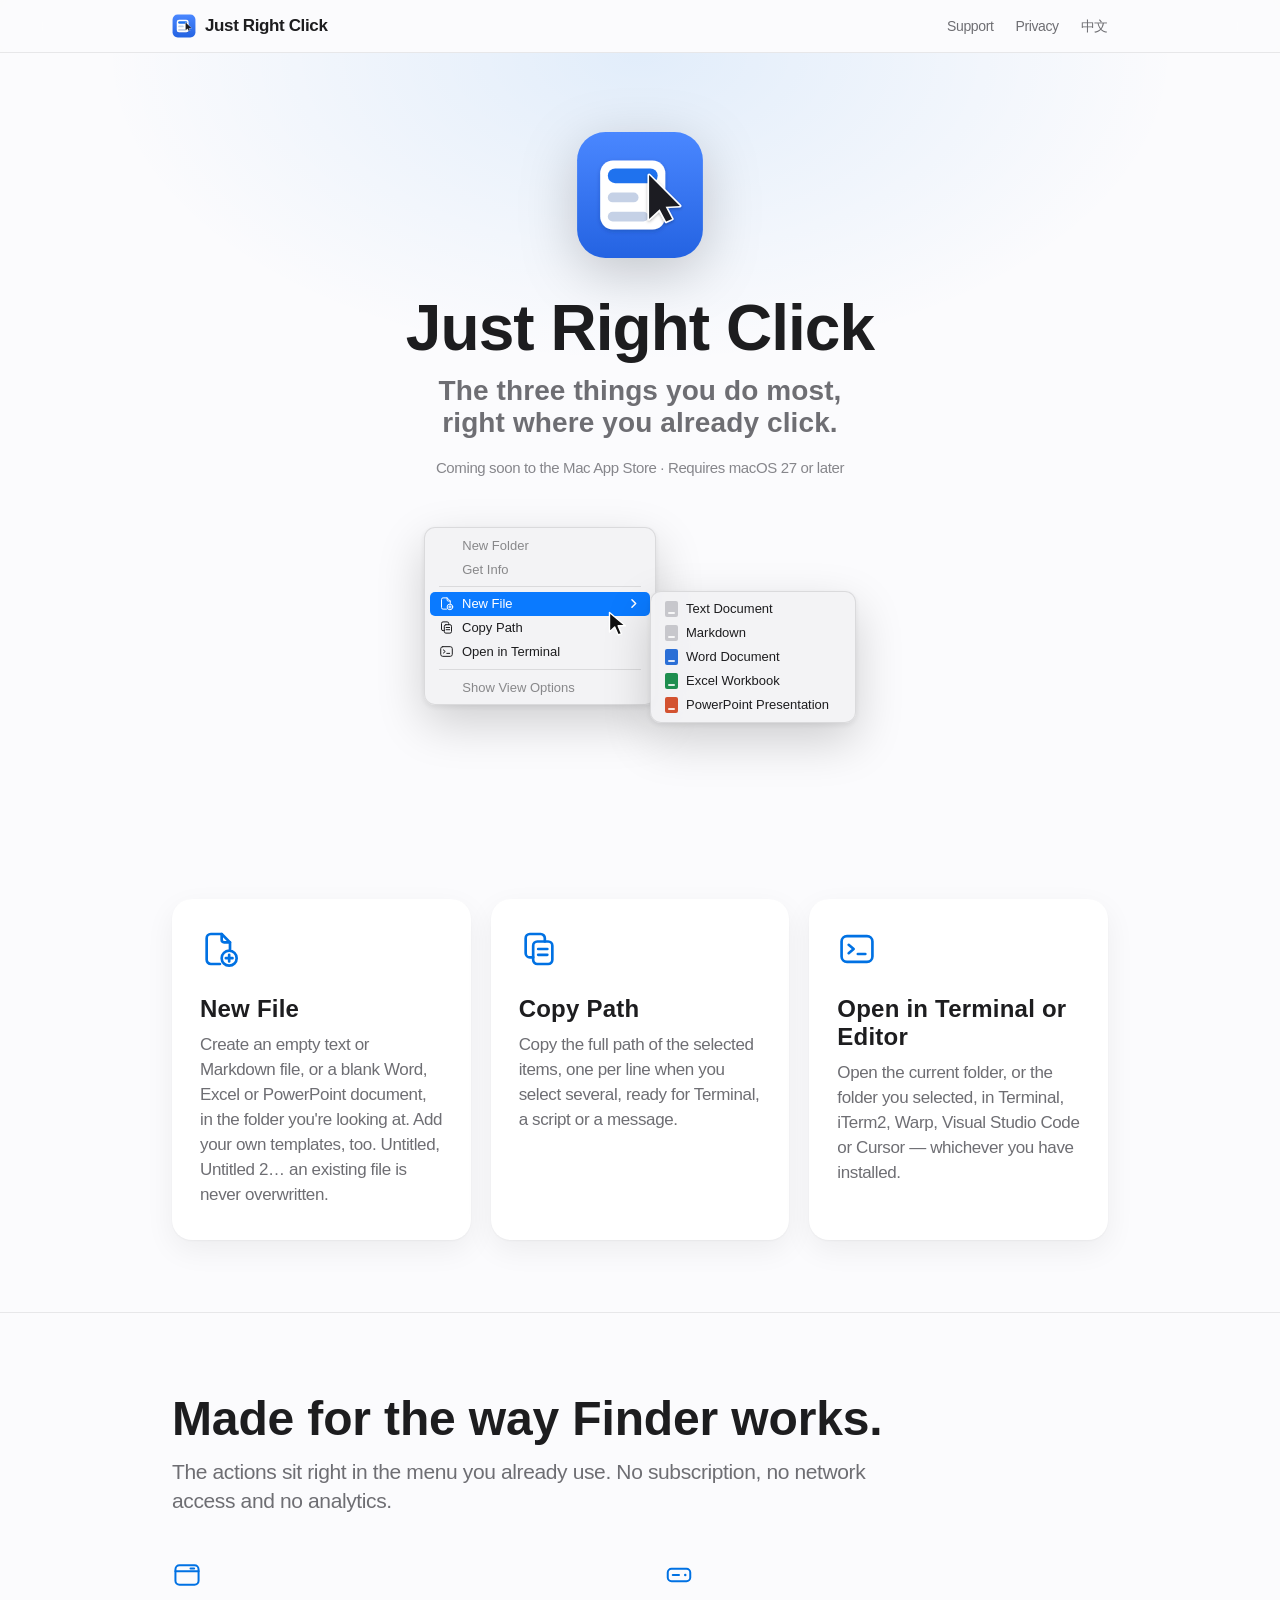
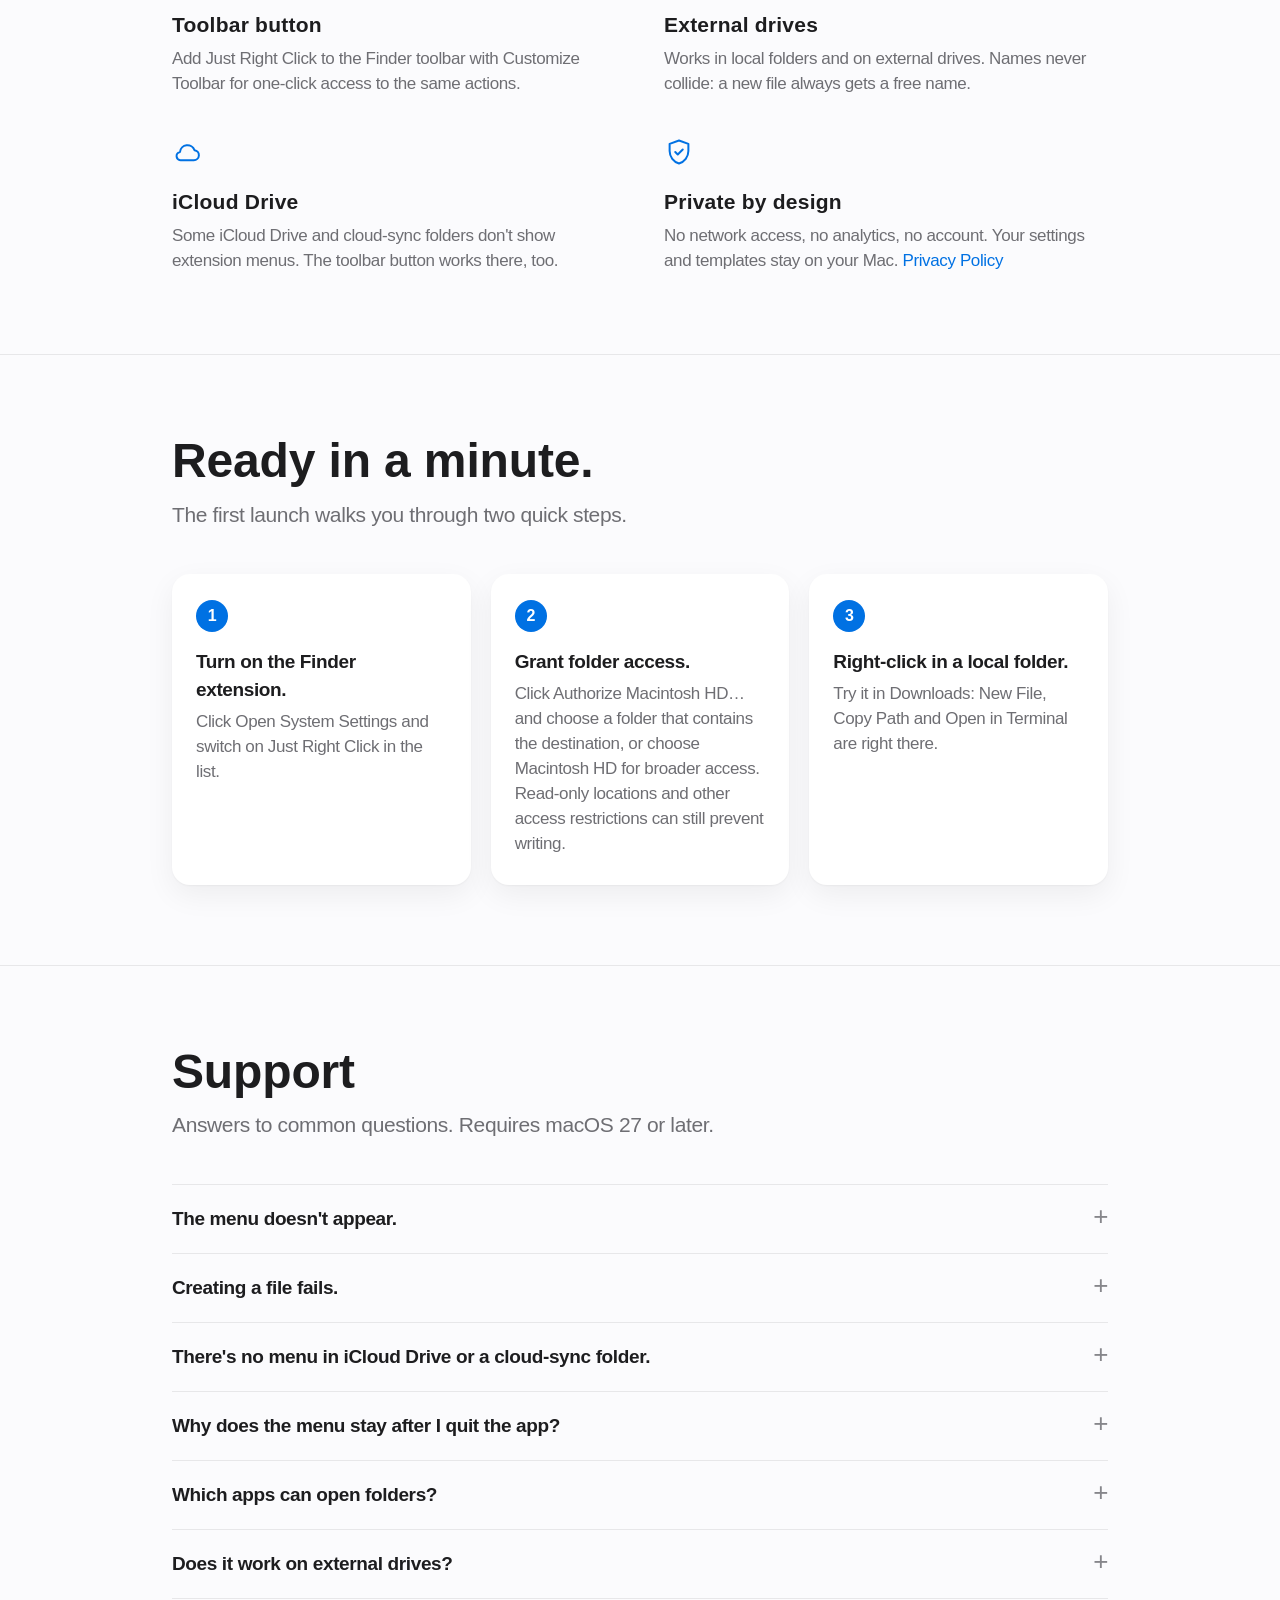
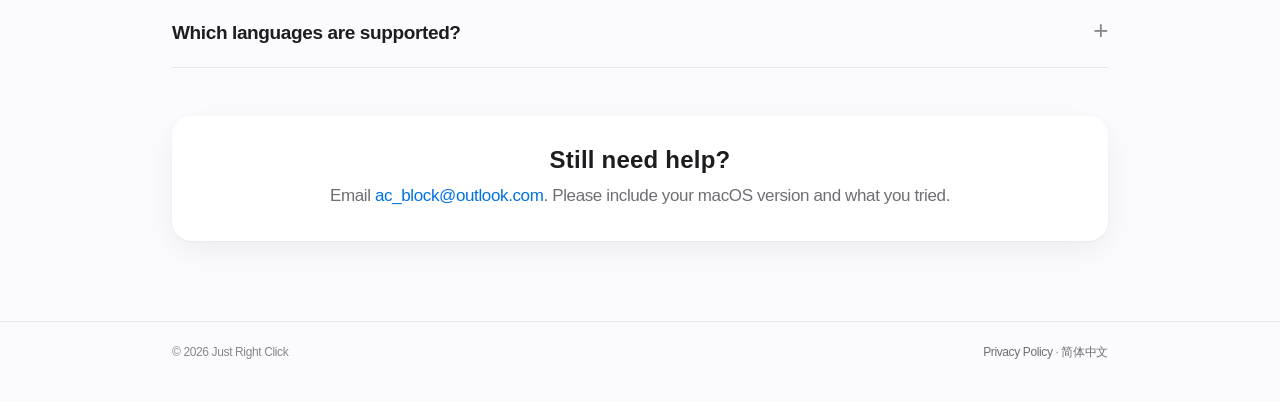
==== commit 6cdb959e: "Remove Enhanced Mode from the site; iCloud Drive uses the toolbar button / 网站删去增强模式，iCloud 云盘改用工具栏按钮" ====
--- a/index.html
+++ b/index.html
@@ -17,7 +17,7 @@
   <symbol id="i-terminal" viewBox="0 0 24 24" fill="none" stroke="currentColor" stroke-width="1.6" stroke-linecap="round" stroke-linejoin="round"><rect x="2.75" y="4.25" width="18.5" height="15.5" rx="3.25"/><path d="M7 9.5l3 2.5-3 2.5M12.5 15h4.5"/></symbol>
   <symbol id="i-toolbar" viewBox="0 0 24 24" fill="none" stroke="currentColor" stroke-width="1.6" stroke-linecap="round" stroke-linejoin="round"><rect x="2.75" y="4.25" width="18.5" height="15.5" rx="3.25"/><path d="M2.75 9h18.5"/><rect x="14" y="5.9" width="4.5" height="1.6" rx=".8" fill="currentColor" stroke="none"/></symbol>
   <symbol id="i-drive" viewBox="0 0 24 24" fill="none" stroke="currentColor" stroke-width="1.6" stroke-linecap="round" stroke-linejoin="round"><rect x="3" y="7" width="18" height="10" rx="3"/><path d="M7 12h5"/><circle cx="17" cy="12" r="1" fill="currentColor" stroke="none"/></symbol>
-  <symbol id="i-bolt" viewBox="0 0 24 24" fill="none" stroke="currentColor" stroke-width="1.6" stroke-linecap="round" stroke-linejoin="round"><path d="M13.5 2.75 5.5 13.5h6l-1 7.75 8-10.75h-6l1-7.75z"/></symbol>
+  <symbol id="i-cloud" viewBox="0 0 24 24" fill="none" stroke="currentColor" stroke-width="1.6" stroke-linecap="round" stroke-linejoin="round"><path d="M7.5 18.5h10a4 4 0 0 0 .5-7.97 6 6 0 0 0-11.6 1.47A3.25 3.25 0 0 0 7.5 18.5z"/></symbol>
   <symbol id="i-shield" viewBox="0 0 24 24" fill="none" stroke="currentColor" stroke-width="1.6" stroke-linecap="round" stroke-linejoin="round"><path d="M12 2.75 4.5 5.5v5.75c0 4.7 3.1 8.6 7.5 10 4.4-1.4 7.5-5.3 7.5-10V5.5L12 2.75z"/><path d="M9 12l2 2 4-4"/></symbol>
   <symbol id="i-chev" viewBox="0 0 24 24" fill="none" stroke="currentColor" stroke-width="2.4" stroke-linecap="round" stroke-linejoin="round"><path d="M9.5 6l6 6-6 6"/></symbol>
 </svg>
@@ -96,9 +96,9 @@
           <p>Works in local folders and on external drives. Names never collide: a new file always gets a free name.</p>
         </div>
         <div class="point">
-          <svg><use href="#i-bolt"/></svg>
-          <h4>Enhanced Mode</h4>
-          <p>Optional and off by default. Some iCloud Drive and cloud-sync folders don't show extension menus; there, Shift-right-click brings up Just Right Click. It needs Accessibility and Automation permission.</p>
+          <svg><use href="#i-cloud"/></svg>
+          <h4>iCloud Drive</h4>
+          <p>Some iCloud Drive and cloud-sync folders don't show extension menus. The toolbar button works there, too.</p>
         </div>
         <div class="point">
           <svg><use href="#i-shield"/></svg>
@@ -136,7 +136,7 @@
         </details>
         <details>
           <summary>There's no menu in iCloud Drive or a cloud-sync folder.</summary>
-          <p>Some synced locations don't show extension menus. Add Just Right Click to the Finder toolbar (View → Customize Toolbar…), or turn on Enhanced Mode in Settings → Advanced — it needs the menu bar icon, Accessibility and Automation permission — and use Shift-right-click.</p>
+          <p>Some synced locations don't show extension menus. Add Just Right Click to the Finder toolbar (View → Customize Toolbar…) and use its button there.</p>
         </details>
         <details>
           <summary>Why does the menu stay after I quit the app?</summary>
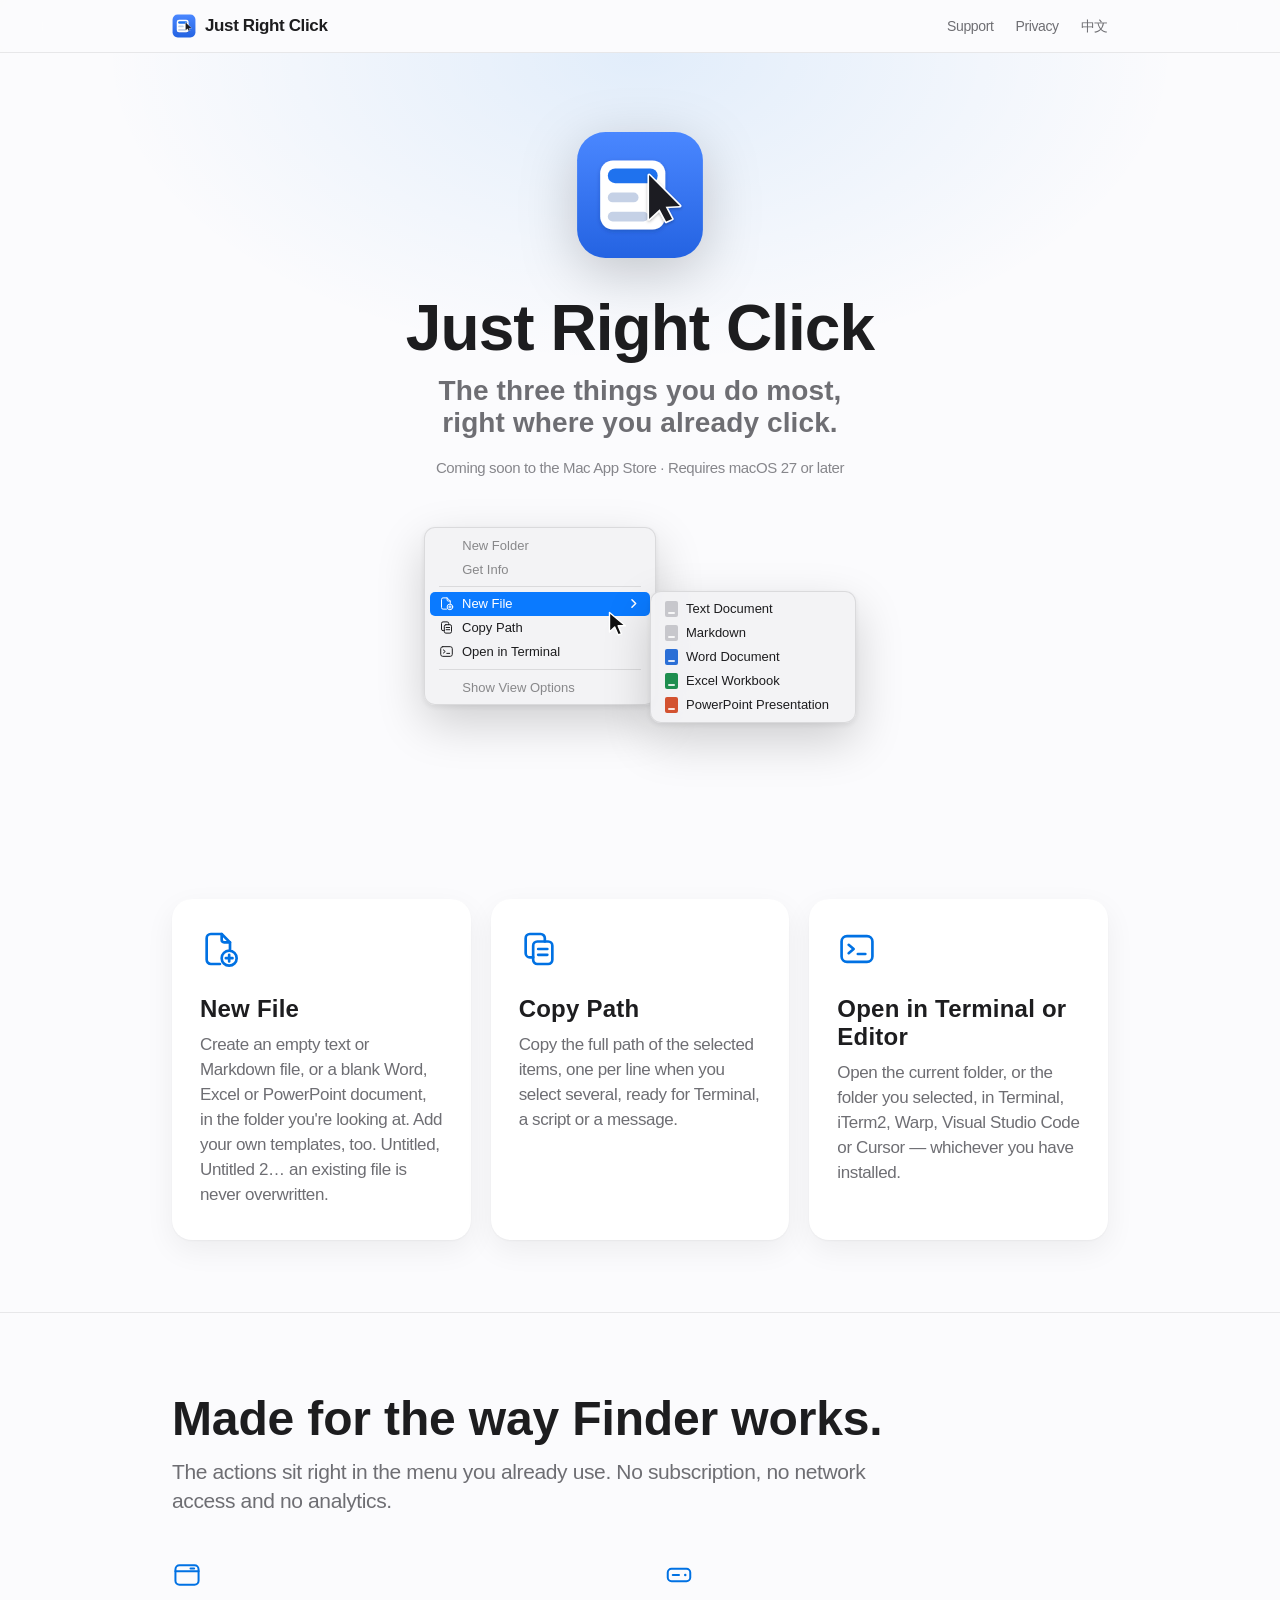
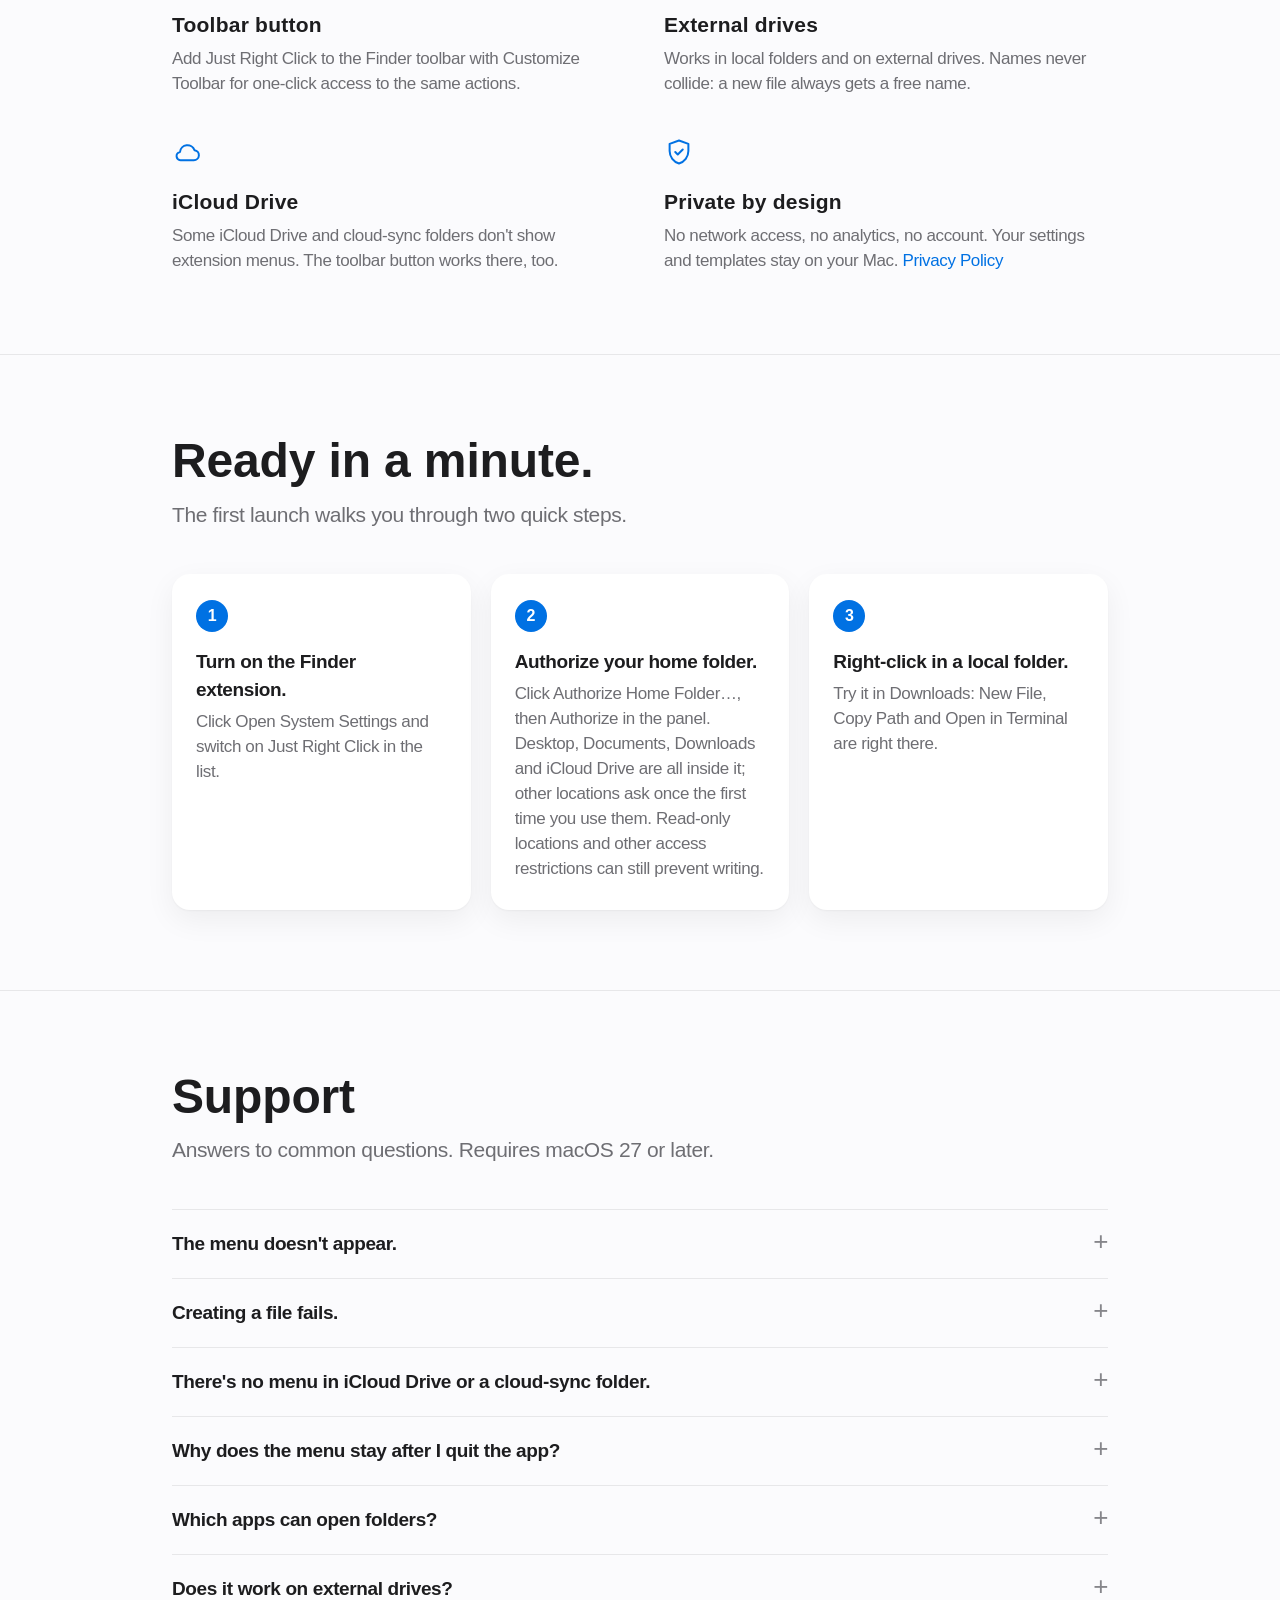
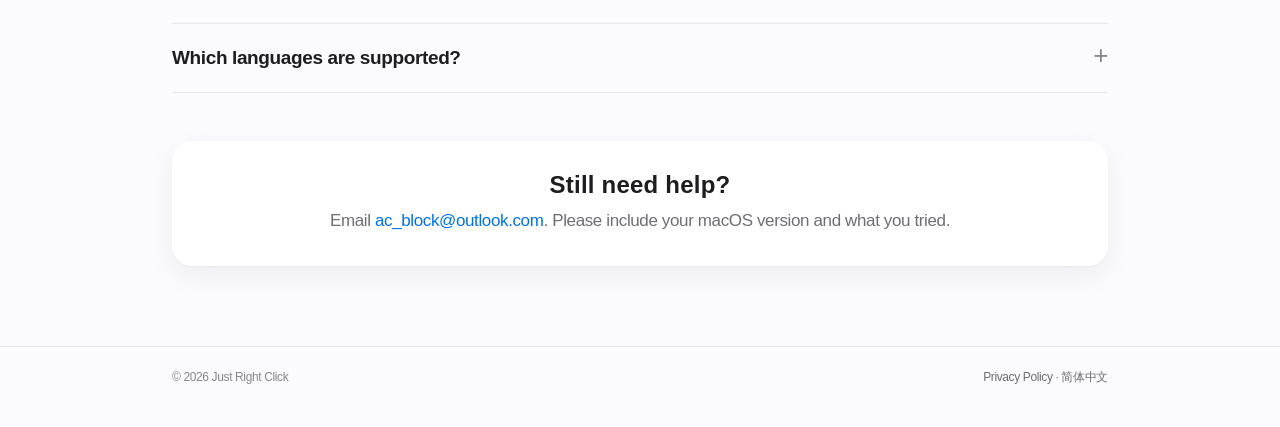
==== commit 21d9dc71: "Folder access: home folder at setup, other locations when first used / 文件夹授权：引导授权个人文件夹，其他位置第一次使用时再授权" ====
--- a/index.html
+++ b/index.html
@@ -115,7 +115,7 @@
       <p class="lead">The first launch walks you through two quick steps.</p>
       <ol class="steps">
         <li><strong>Turn on the Finder extension.</strong>Click Open System Settings and switch on Just Right Click in the list.</li>
-        <li><strong>Grant folder access.</strong>Click Authorize Macintosh HD… and choose a folder that contains the destination, or choose Macintosh HD for broader access. Read-only locations and other access restrictions can still prevent writing.</li>
+        <li><strong>Authorize your home folder.</strong>Click Authorize Home Folder…, then Authorize in the panel. Desktop, Documents, Downloads and iCloud Drive are all inside it; other locations ask once the first time you use them. Read-only locations and other access restrictions can still prevent writing.</li>
         <li><strong>Right-click in a local folder.</strong>Try it in Downloads: New File, Copy Path and Open in Terminal are right there.</li>
       </ol>
     </div>
@@ -132,7 +132,7 @@
         </details>
         <details>
           <summary>Creating a file fails.</summary>
-          <p>Click Re-authorize… at the bottom of the settings window and choose a folder that contains the destination, or choose Macintosh HD for broader access. Read-only locations and other access restrictions can still prevent writing.</p>
+          <p>Click Folder Access… at the bottom of the settings window to check that the destination is inside an authorized folder, or click Add Folder… to add a folder that contains it. Read-only locations and other access restrictions can still prevent writing.</p>
         </details>
         <details>
           <summary>There's no menu in iCloud Drive or a cloud-sync folder.</summary>
